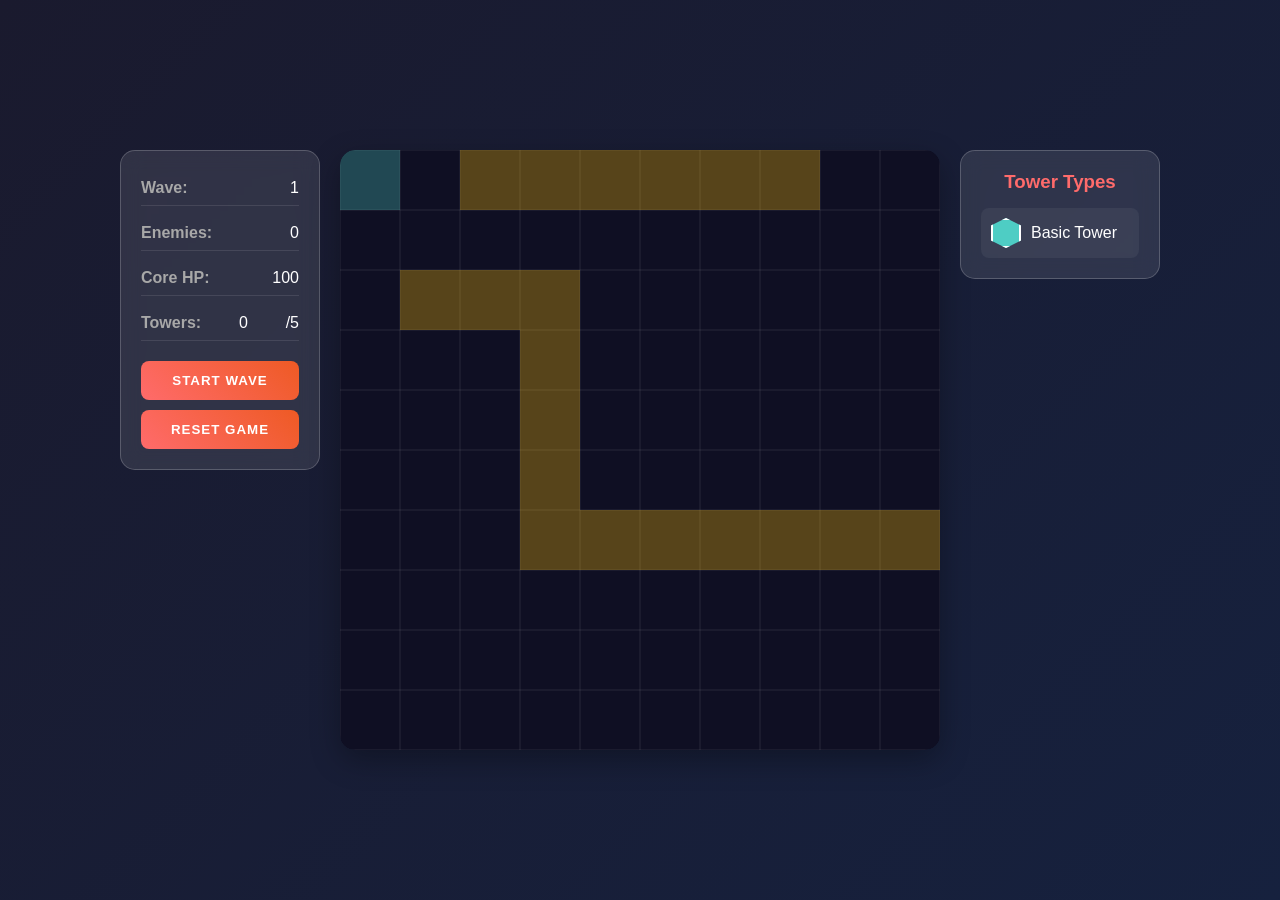
==== index.html @ c9c1409e "Create Abstract Warfare tower defense game with core gameplay mechanics Co-authored-by: dan94.almanz" ====
<!DOCTYPE html>
<html lang="en">
<head>
    <meta charset="UTF-8">
    <meta name="viewport" content="width=device-width, initial-scale=1.0">
    <title>Abstract Warfare - Tower Defense</title>
    <link rel="stylesheet" href="styles.css">
</head>
<body>
    <div class="game-container">
        <div class="ui-panel">
            <div class="game-info">
                <div class="info-item">
                    <span class="label">Wave:</span>
                    <span id="wave-number">1</span>
                </div>
                <div class="info-item">
                    <span class="label">Enemies:</span>
                    <span id="enemies-remaining">0</span>
                </div>
                <div class="info-item">
                    <span class="label">Core HP:</span>
                    <span id="core-hp">100</span>
                </div>
                <div class="info-item">
                    <span class="label">Towers:</span>
                    <span id="towers-placed">0</span>/5
                </div>
            </div>
            <div class="controls">
                <button id="start-wave" class="btn">Start Wave</button>
                <button id="reset-game" class="btn">Reset Game</button>
            </div>
        </div>
        
        <div class="game-area">
            <canvas id="gameCanvas" width="600" height="600"></canvas>
            <div class="game-overlay" id="game-overlay">
                <div class="overlay-content">
                    <h2 id="overlay-title">Place Your Towers</h2>
                    <p id="overlay-message">Click on non-path tiles to place towers before starting the wave.</p>
                </div>
            </div>
        </div>
        
        <div class="tower-info">
            <h3>Tower Types</h3>
            <div class="tower-types">
                <div class="tower-type">
                    <div class="tower-preview hexagon"></div>
                    <span>Basic Tower</span>
                </div>
            </div>
        </div>
    </div>
    
    <script src="js/Game.js"></script>
    <script src="js/Enemy.js"></script>
    <script src="js/Tower.js"></script>
    <script src="js/Projectile.js"></script>
    <script src="js/main.js"></script>
</body>
</html>
---- styles.css ----
* {
    margin: 0;
    padding: 0;
    box-sizing: border-box;
}

body {
    font-family: 'Arial', sans-serif;
    background: linear-gradient(135deg, #1a1a2e, #16213e);
    color: #ffffff;
    min-height: 100vh;
    display: flex;
    justify-content: center;
    align-items: center;
}

.game-container {
    display: flex;
    gap: 20px;
    align-items: flex-start;
    padding: 20px;
    max-width: 1200px;
}

.ui-panel {
    background: rgba(255, 255, 255, 0.1);
    backdrop-filter: blur(10px);
    border-radius: 15px;
    padding: 20px;
    min-width: 200px;
    border: 1px solid rgba(255, 255, 255, 0.2);
}

.game-info {
    margin-bottom: 20px;
}

.info-item {
    display: flex;
    justify-content: space-between;
    margin-bottom: 10px;
    padding: 8px 0;
    border-bottom: 1px solid rgba(255, 255, 255, 0.1);
}

.label {
    font-weight: bold;
    color: #a8a8a8;
}

.controls {
    display: flex;
    flex-direction: column;
    gap: 10px;
}

.btn {
    background: linear-gradient(45deg, #ff6b6b, #ee5a24);
    border: none;
    color: white;
    padding: 12px 20px;
    border-radius: 8px;
    cursor: pointer;
    font-weight: bold;
    transition: all 0.3s ease;
    text-transform: uppercase;
    letter-spacing: 1px;
}

.btn:hover {
    transform: translateY(-2px);
    box-shadow: 0 5px 15px rgba(255, 107, 107, 0.4);
}

.btn:active {
    transform: translateY(0);
}

.game-area {
    position: relative;
    border-radius: 15px;
    overflow: hidden;
    box-shadow: 0 10px 30px rgba(0, 0, 0, 0.3);
}

#gameCanvas {
    display: block;
    background: #0f0f23;
    border-radius: 15px;
}

.game-overlay {
    position: absolute;
    top: 0;
    left: 0;
    right: 0;
    bottom: 0;
    background: rgba(0, 0, 0, 0.8);
    display: flex;
    justify-content: center;
    align-items: center;
    border-radius: 15px;
    opacity: 0;
    pointer-events: none;
    transition: opacity 0.3s ease;
}

.game-overlay.active {
    opacity: 1;
    pointer-events: all;
}

.overlay-content {
    text-align: center;
    padding: 30px;
    background: rgba(255, 255, 255, 0.1);
    border-radius: 15px;
    backdrop-filter: blur(10px);
}

.overlay-content h2 {
    margin-bottom: 10px;
    color: #ff6b6b;
}

.tower-info {
    background: rgba(255, 255, 255, 0.1);
    backdrop-filter: blur(10px);
    border-radius: 15px;
    padding: 20px;
    min-width: 200px;
    border: 1px solid rgba(255, 255, 255, 0.2);
}

.tower-info h3 {
    margin-bottom: 15px;
    color: #ff6b6b;
    text-align: center;
}

.tower-types {
    display: flex;
    flex-direction: column;
    gap: 15px;
}

.tower-type {
    display: flex;
    align-items: center;
    gap: 10px;
    padding: 10px;
    background: rgba(255, 255, 255, 0.05);
    border-radius: 8px;
    transition: all 0.3s ease;
}

.tower-type:hover {
    background: rgba(255, 255, 255, 0.1);
    transform: translateX(5px);
}

.tower-preview {
    width: 30px;
    height: 30px;
    background: #4ecdc4;
    border: 2px solid #ffffff;
    position: relative;
}

.hexagon {
    clip-path: polygon(50% 0%, 100% 25%, 100% 75%, 50% 100%, 0% 75%, 0% 25%);
}

/* Animation classes */
@keyframes pulse {
    0%, 100% { transform: scale(1); }
    50% { transform: scale(1.05); }
}

@keyframes fadeIn {
    from { opacity: 0; transform: translateY(20px); }
    to { opacity: 1; transform: translateY(0); }
}

@keyframes fadeOut {
    from { opacity: 1; transform: scale(1); }
    to { opacity: 0; transform: scale(0.8); }
}

.pulse {
    animation: pulse 2s infinite;
}

.fade-in {
    animation: fadeIn 0.5s ease-out;
}

.fade-out {
    animation: fadeOut 0.3s ease-out;
}

/* Responsive design */
@media (max-width: 1200px) {
    .game-container {
        flex-direction: column;
        align-items: center;
    }
    
    .ui-panel, .tower-info {
        min-width: 300px;
    }
}

@media (max-width: 768px) {
    .game-container {
        padding: 10px;
    }
    
    #gameCanvas {
        width: 400px;
        height: 400px;
    }
    
    .ui-panel, .tower-info {
        min-width: 400px;
    }
}
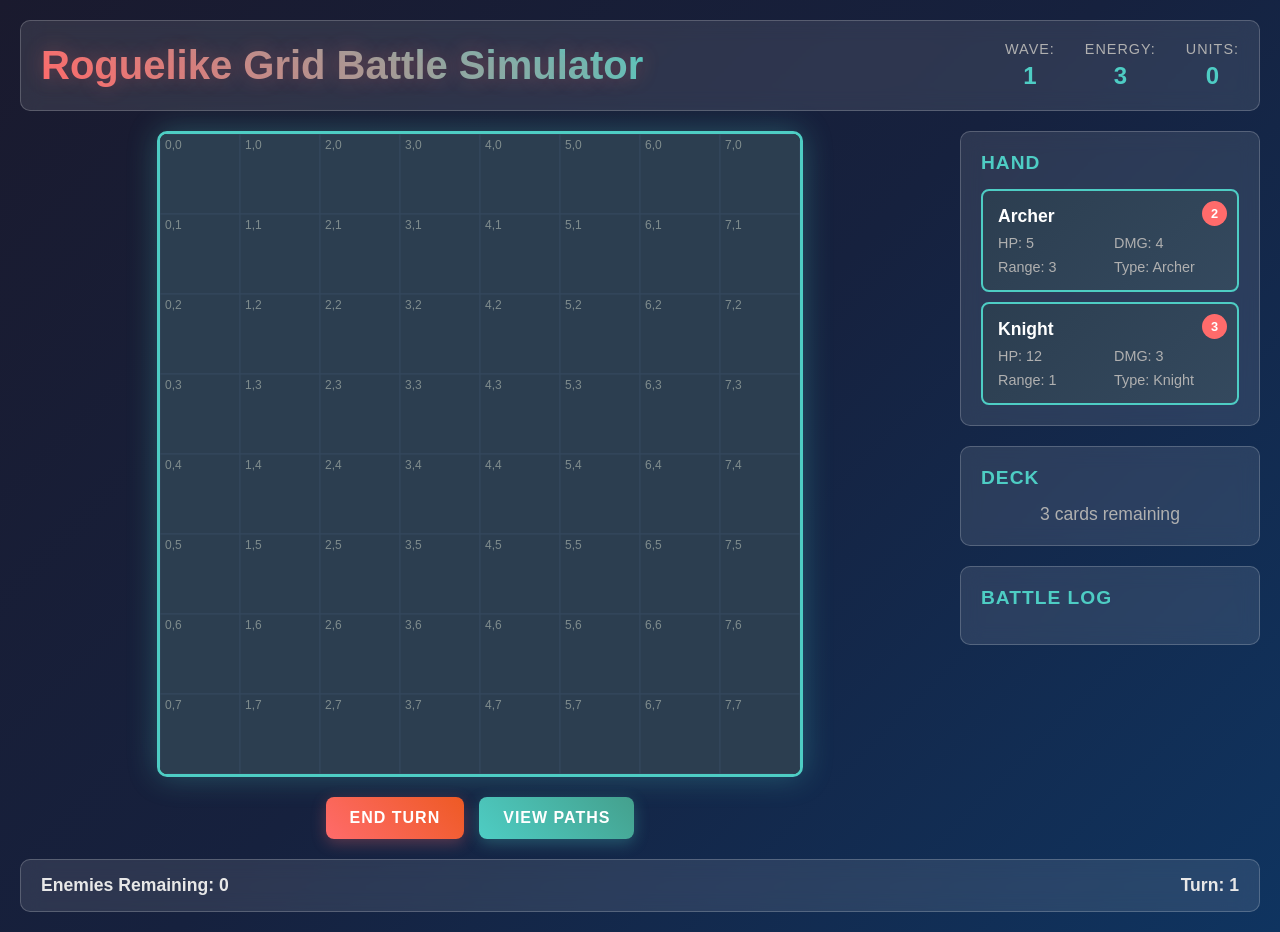
==== commit 92137947: "Create roguelike grid battle simulator with game mechanics and UI Co-authored-by: dan94.almanza <dan" ====
--- a/index.html
+++ b/index.html
@@ -3,61 +3,93 @@
 <head>
     <meta charset="UTF-8">
     <meta name="viewport" content="width=device-width, initial-scale=1.0">
-    <title>Abstract Warfare - Tower Defense</title>
+    <title>Roguelike Grid Battle Simulator</title>
     <link rel="stylesheet" href="styles.css">
 </head>
 <body>
     <div class="game-container">
-        <div class="ui-panel">
-            <div class="game-info">
-                <div class="info-item">
-                    <span class="label">Wave:</span>
+        <header class="game-header">
+            <h1>Roguelike Grid Battle Simulator</h1>
+            <div class="game-stats">
+                <div class="stat">
+                    <span class="stat-label">Wave:</span>
                     <span id="wave-number">1</span>
                 </div>
-                <div class="info-item">
-                    <span class="label">Enemies:</span>
-                    <span id="enemies-remaining">0</span>
+                <div class="stat">
+                    <span class="stat-label">Energy:</span>
+                    <span id="energy">3</span>
                 </div>
-                <div class="info-item">
-                    <span class="label">Core HP:</span>
-                    <span id="core-hp">100</span>
-                </div>
-                <div class="info-item">
-                    <span class="label">Towers:</span>
-                    <span id="towers-placed">0</span>/5
+                <div class="stat">
+                    <span class="stat-label">Units:</span>
+                    <span id="unit-count">0</span>
                 </div>
             </div>
-            <div class="controls">
-                <button id="start-wave" class="btn">Start Wave</button>
-                <button id="reset-game" class="btn">Reset Game</button>
+        </header>
+
+        <div class="game-main">
+            <div class="battlefield-section">
+                <canvas id="battlefield" width="640" height="640"></canvas>
+                <div class="battlefield-controls">
+                    <button id="end-turn-btn" class="btn btn-primary">End Turn</button>
+                    <button id="view-paths-btn" class="btn btn-secondary">View Paths</button>
+                </div>
             </div>
-        </div>
-        
-        <div class="game-area">
-            <canvas id="gameCanvas" width="600" height="600"></canvas>
-            <div class="game-overlay" id="game-overlay">
-                <div class="overlay-content">
-                    <h2 id="overlay-title">Place Your Towers</h2>
-                    <p id="overlay-message">Click on non-path tiles to place towers before starting the wave.</p>
+
+            <div class="sidebar">
+                <div class="hand-section">
+                    <h3>Hand</h3>
+                    <div id="hand" class="hand-container"></div>
+                </div>
+
+                <div class="deck-section">
+                    <h3>Deck</h3>
+                    <div id="deck-info" class="deck-info">
+                        <span id="deck-count">0</span> cards remaining
+                    </div>
+                </div>
+
+                <div class="log-section">
+                    <h3>Battle Log</h3>
+                    <div id="battle-log" class="battle-log"></div>
                 </div>
             </div>
         </div>
-        
-        <div class="tower-info">
-            <h3>Tower Types</h3>
-            <div class="tower-types">
-                <div class="tower-type">
-                    <div class="tower-preview hexagon"></div>
-                    <span>Basic Tower</span>
-                </div>
+
+        <div class="game-footer">
+            <div class="wave-info">
+                <span>Enemies Remaining: </span>
+                <span id="enemies-remaining">0</span>
+            </div>
+            <div class="turn-info">
+                <span>Turn: </span>
+                <span id="turn-number">1</span>
             </div>
         </div>
     </div>
-    
-    <script src="js/Game.js"></script>
-    <script src="js/Enemy.js"></script>
-    <script src="js/Tower.js"></script>
-    <script src="js/Projectile.js"></script>
+
+    <!-- Modal for card selection after wave -->
+    <div id="card-selection-modal" class="modal hidden">
+        <div class="modal-content">
+            <h2>Choose a Card</h2>
+            <p>Select one card to add to your deck:</p>
+            <div id="card-options" class="card-options"></div>
+        </div>
+    </div>
+
+    <!-- Modal for game over -->
+    <div id="game-over-modal" class="modal hidden">
+        <div class="modal-content">
+            <h2 id="game-over-title">Game Over</h2>
+            <p id="game-over-message"></p>
+            <button id="restart-btn" class="btn btn-primary">Play Again</button>
+        </div>
+    </div>
+
+    <script src="js/game.js"></script>
+    <script src="js/cards.js"></script>
+    <script src="js/units.js"></script>
+    <script src="js/battlefield.js"></script>
+    <script src="js/ai.js"></script>
     <script src="js/main.js"></script>
 </body>
 </html>
--- a/styles.css
+++ b/styles.css
@@ -5,176 +5,391 @@
 }
 
 body {
-    font-family: 'Arial', sans-serif;
-    background: linear-gradient(135deg, #1a1a2e, #16213e);
-    color: #ffffff;
+    font-family: 'Segoe UI', Tahoma, Geneva, Verdana, sans-serif;
+    background: linear-gradient(135deg, #1a1a2e 0%, #16213e 50%, #0f3460 100%);
+    color: #e8e8e8;
     min-height: 100vh;
-    display: flex;
-    justify-content: center;
-    align-items: center;
+    overflow-x: hidden;
 }
 
 .game-container {
+    max-width: 1400px;
+    margin: 0 auto;
+    padding: 20px;
+    display: flex;
+    flex-direction: column;
+    min-height: 100vh;
+}
+
+.game-header {
+    display: flex;
+    justify-content: space-between;
+    align-items: center;
+    margin-bottom: 20px;
+    padding: 20px;
+    background: rgba(255, 255, 255, 0.1);
+    border-radius: 10px;
+    backdrop-filter: blur(10px);
+    border: 1px solid rgba(255, 255, 255, 0.2);
+}
+
+.game-header h1 {
+    font-size: 2.5rem;
+    background: linear-gradient(45deg, #ff6b6b, #4ecdc4);
+    -webkit-background-clip: text;
+    -webkit-text-fill-color: transparent;
+    background-clip: text;
+    text-shadow: 0 0 20px rgba(255, 107, 107, 0.3);
+}
+
+.game-stats {
+    display: flex;
+    gap: 30px;
+}
+
+.stat {
+    display: flex;
+    flex-direction: column;
+    align-items: center;
+    gap: 5px;
+}
+
+.stat-label {
+    font-size: 0.9rem;
+    color: #b0b0b0;
+    text-transform: uppercase;
+    letter-spacing: 1px;
+}
+
+.stat span:last-child {
+    font-size: 1.5rem;
+    font-weight: bold;
+    color: #4ecdc4;
+}
+
+.game-main {
     display: flex;
     gap: 20px;
-    align-items: flex-start;
-    padding: 20px;
-    max-width: 1200px;
-}
-
-.ui-panel {
-    background: rgba(255, 255, 255, 0.1);
-    backdrop-filter: blur(10px);
-    border-radius: 15px;
-    padding: 20px;
-    min-width: 200px;
-    border: 1px solid rgba(255, 255, 255, 0.2);
-}
-
-.game-info {
-    margin-bottom: 20px;
-}
-
-.info-item {
-    display: flex;
-    justify-content: space-between;
-    margin-bottom: 10px;
-    padding: 8px 0;
-    border-bottom: 1px solid rgba(255, 255, 255, 0.1);
-}
-
-.label {
-    font-weight: bold;
-    color: #a8a8a8;
-}
-
-.controls {
+    flex: 1;
+}
+
+.battlefield-section {
+    flex: 1;
     display: flex;
     flex-direction: column;
-    gap: 10px;
+    align-items: center;
+    gap: 20px;
+}
+
+#battlefield {
+    border: 3px solid #4ecdc4;
+    border-radius: 10px;
+    background: #0a0a0a;
+    box-shadow: 0 0 30px rgba(78, 205, 196, 0.3);
+    cursor: crosshair;
+}
+
+.battlefield-controls {
+    display: flex;
+    gap: 15px;
 }
 
 .btn {
-    background: linear-gradient(45deg, #ff6b6b, #ee5a24);
+    padding: 12px 24px;
     border: none;
-    color: white;
-    padding: 12px 20px;
     border-radius: 8px;
+    font-size: 1rem;
+    font-weight: 600;
     cursor: pointer;
-    font-weight: bold;
     transition: all 0.3s ease;
     text-transform: uppercase;
     letter-spacing: 1px;
 }
 
-.btn:hover {
+.btn-primary {
+    background: linear-gradient(45deg, #ff6b6b, #ee5a24);
+    color: white;
+    box-shadow: 0 4px 15px rgba(255, 107, 107, 0.3);
+}
+
+.btn-primary:hover {
     transform: translateY(-2px);
-    box-shadow: 0 5px 15px rgba(255, 107, 107, 0.4);
-}
-
-.btn:active {
-    transform: translateY(0);
-}
-
-.game-area {
+    box-shadow: 0 6px 20px rgba(255, 107, 107, 0.4);
+}
+
+.btn-secondary {
+    background: linear-gradient(45deg, #4ecdc4, #44a08d);
+    color: white;
+    box-shadow: 0 4px 15px rgba(78, 205, 196, 0.3);
+}
+
+.btn-secondary:hover {
+    transform: translateY(-2px);
+    box-shadow: 0 6px 20px rgba(78, 205, 196, 0.4);
+}
+
+.sidebar {
+    width: 300px;
+    display: flex;
+    flex-direction: column;
+    gap: 20px;
+}
+
+.hand-section, .deck-section, .log-section {
+    background: rgba(255, 255, 255, 0.1);
+    border-radius: 10px;
+    padding: 20px;
+    backdrop-filter: blur(10px);
+    border: 1px solid rgba(255, 255, 255, 0.2);
+}
+
+.hand-section h3, .deck-section h3, .log-section h3 {
+    margin-bottom: 15px;
+    color: #4ecdc4;
+    font-size: 1.2rem;
+    text-transform: uppercase;
+    letter-spacing: 1px;
+}
+
+.hand-container {
+    display: flex;
+    flex-direction: column;
+    gap: 10px;
+    max-height: 300px;
+    overflow-y: auto;
+}
+
+.card {
+    background: linear-gradient(135deg, #2c3e50, #34495e);
+    border: 2px solid #4ecdc4;
+    border-radius: 8px;
+    padding: 15px;
+    cursor: pointer;
+    transition: all 0.3s ease;
     position: relative;
-    border-radius: 15px;
     overflow: hidden;
-    box-shadow: 0 10px 30px rgba(0, 0, 0, 0.3);
-}
-
-#gameCanvas {
-    display: block;
-    background: #0f0f23;
-    border-radius: 15px;
-}
-
-.game-overlay {
+}
+
+.card::before {
+    content: '';
     position: absolute;
     top: 0;
+    left: -100%;
+    width: 100%;
+    height: 100%;
+    background: linear-gradient(90deg, transparent, rgba(255, 255, 255, 0.1), transparent);
+    transition: left 0.5s;
+}
+
+.card:hover::before {
+    left: 100%;
+}
+
+.card:hover {
+    transform: translateY(-3px);
+    box-shadow: 0 8px 25px rgba(78, 205, 196, 0.4);
+    border-color: #ff6b6b;
+}
+
+.card.selected {
+    border-color: #ff6b6b;
+    background: linear-gradient(135deg, #e74c3c, #c0392b);
+    box-shadow: 0 0 20px rgba(255, 107, 107, 0.5);
+}
+
+.card-name {
+    font-weight: bold;
+    font-size: 1.1rem;
+    margin-bottom: 8px;
+    color: #fff;
+}
+
+.card-stats {
+    display: grid;
+    grid-template-columns: 1fr 1fr;
+    gap: 8px;
+    font-size: 0.9rem;
+    color: #b0b0b0;
+}
+
+.card-cost {
+    position: absolute;
+    top: 10px;
+    right: 10px;
+    background: #ff6b6b;
+    color: white;
+    width: 25px;
+    height: 25px;
+    border-radius: 50%;
+    display: flex;
+    align-items: center;
+    justify-content: center;
+    font-weight: bold;
+    font-size: 0.8rem;
+}
+
+.deck-info {
+    text-align: center;
+    font-size: 1.1rem;
+    color: #b0b0b0;
+}
+
+.battle-log {
+    max-height: 200px;
+    overflow-y: auto;
+    font-size: 0.9rem;
+    line-height: 1.4;
+}
+
+.log-entry {
+    padding: 5px 0;
+    border-bottom: 1px solid rgba(255, 255, 255, 0.1);
+}
+
+.log-entry:last-child {
+    border-bottom: none;
+}
+
+.game-footer {
+    display: flex;
+    justify-content: space-between;
+    align-items: center;
+    margin-top: 20px;
+    padding: 15px 20px;
+    background: rgba(255, 255, 255, 0.1);
+    border-radius: 10px;
+    backdrop-filter: blur(10px);
+    border: 1px solid rgba(255, 255, 255, 0.2);
+}
+
+.wave-info, .turn-info {
+    font-size: 1.1rem;
+    font-weight: 600;
+}
+
+.modal {
+    position: fixed;
+    top: 0;
     left: 0;
-    right: 0;
-    bottom: 0;
+    width: 100%;
+    height: 100%;
     background: rgba(0, 0, 0, 0.8);
     display: flex;
+    align-items: center;
     justify-content: center;
-    align-items: center;
+    z-index: 1000;
+    backdrop-filter: blur(5px);
+}
+
+.modal.hidden {
+    display: none;
+}
+
+.modal-content {
+    background: linear-gradient(135deg, #2c3e50, #34495e);
+    border: 2px solid #4ecdc4;
     border-radius: 15px;
-    opacity: 0;
-    pointer-events: none;
-    transition: opacity 0.3s ease;
-}
-
-.game-overlay.active {
-    opacity: 1;
-    pointer-events: all;
-}
-
-.overlay-content {
+    padding: 30px;
+    max-width: 500px;
+    width: 90%;
     text-align: center;
-    padding: 30px;
+    box-shadow: 0 20px 60px rgba(0, 0, 0, 0.5);
+}
+
+.modal-content h2 {
+    margin-bottom: 20px;
+    color: #4ecdc4;
+    font-size: 2rem;
+}
+
+.modal-content p {
+    margin-bottom: 25px;
+    color: #b0b0b0;
+    font-size: 1.1rem;
+}
+
+.card-options {
+    display: grid;
+    grid-template-columns: repeat(auto-fit, minmax(200px, 1fr));
+    gap: 15px;
+    margin-top: 20px;
+}
+
+/* Responsive Design */
+@media (max-width: 1200px) {
+    .game-main {
+        flex-direction: column;
+    }
+    
+    .sidebar {
+        width: 100%;
+        flex-direction: row;
+        justify-content: space-between;
+    }
+    
+    .hand-section, .deck-section, .log-section {
+        flex: 1;
+    }
+}
+
+@media (max-width: 768px) {
+    .game-header {
+        flex-direction: column;
+        gap: 20px;
+        text-align: center;
+    }
+    
+    .game-header h1 {
+        font-size: 2rem;
+    }
+    
+    .game-stats {
+        gap: 20px;
+    }
+    
+    .sidebar {
+        flex-direction: column;
+    }
+    
+    #battlefield {
+        width: 100%;
+        max-width: 400px;
+        height: auto;
+    }
+    
+    .battlefield-controls {
+        flex-direction: column;
+        width: 100%;
+        max-width: 400px;
+    }
+    
+    .btn {
+        width: 100%;
+    }
+}
+
+/* Scrollbar Styling */
+::-webkit-scrollbar {
+    width: 8px;
+}
+
+::-webkit-scrollbar-track {
     background: rgba(255, 255, 255, 0.1);
-    border-radius: 15px;
-    backdrop-filter: blur(10px);
-}
-
-.overlay-content h2 {
-    margin-bottom: 10px;
-    color: #ff6b6b;
-}
-
-.tower-info {
-    background: rgba(255, 255, 255, 0.1);
-    backdrop-filter: blur(10px);
-    border-radius: 15px;
-    padding: 20px;
-    min-width: 200px;
-    border: 1px solid rgba(255, 255, 255, 0.2);
-}
-
-.tower-info h3 {
-    margin-bottom: 15px;
-    color: #ff6b6b;
-    text-align: center;
-}
-
-.tower-types {
-    display: flex;
-    flex-direction: column;
-    gap: 15px;
-}
-
-.tower-type {
-    display: flex;
-    align-items: center;
-    gap: 10px;
-    padding: 10px;
-    background: rgba(255, 255, 255, 0.05);
-    border-radius: 8px;
-    transition: all 0.3s ease;
-}
-
-.tower-type:hover {
-    background: rgba(255, 255, 255, 0.1);
-    transform: translateX(5px);
-}
-
-.tower-preview {
-    width: 30px;
-    height: 30px;
+    border-radius: 4px;
+}
+
+::-webkit-scrollbar-thumb {
     background: #4ecdc4;
-    border: 2px solid #ffffff;
-    position: relative;
-}
-
-.hexagon {
-    clip-path: polygon(50% 0%, 100% 25%, 100% 75%, 50% 100%, 0% 75%, 0% 25%);
-}
-
-/* Animation classes */
-@keyframes pulse {
-    0%, 100% { transform: scale(1); }
-    50% { transform: scale(1.05); }
+    border-radius: 4px;
+}
+
+::-webkit-scrollbar-thumb:hover {
+    background: #44a08d;
+}
+
+/* Animation Classes */
+.fade-in {
+    animation: fadeIn 0.5s ease-in;
 }
 
 @keyframes fadeIn {
@@ -182,46 +397,12 @@
     to { opacity: 1; transform: translateY(0); }
 }
 
-@keyframes fadeOut {
-    from { opacity: 1; transform: scale(1); }
-    to { opacity: 0; transform: scale(0.8); }
-}
-
 .pulse {
     animation: pulse 2s infinite;
 }
 
-.fade-in {
-    animation: fadeIn 0.5s ease-out;
-}
-
-.fade-out {
-    animation: fadeOut 0.3s ease-out;
-}
-
-/* Responsive design */
-@media (max-width: 1200px) {
-    .game-container {
-        flex-direction: column;
-        align-items: center;
-    }
-    
-    .ui-panel, .tower-info {
-        min-width: 300px;
-    }
-}
-
-@media (max-width: 768px) {
-    .game-container {
-        padding: 10px;
-    }
-    
-    #gameCanvas {
-        width: 400px;
-        height: 400px;
-    }
-    
-    .ui-panel, .tower-info {
-        min-width: 400px;
-    }
+@keyframes pulse {
+    0% { transform: scale(1); }
+    50% { transform: scale(1.05); }
+    100% { transform: scale(1); }
 }
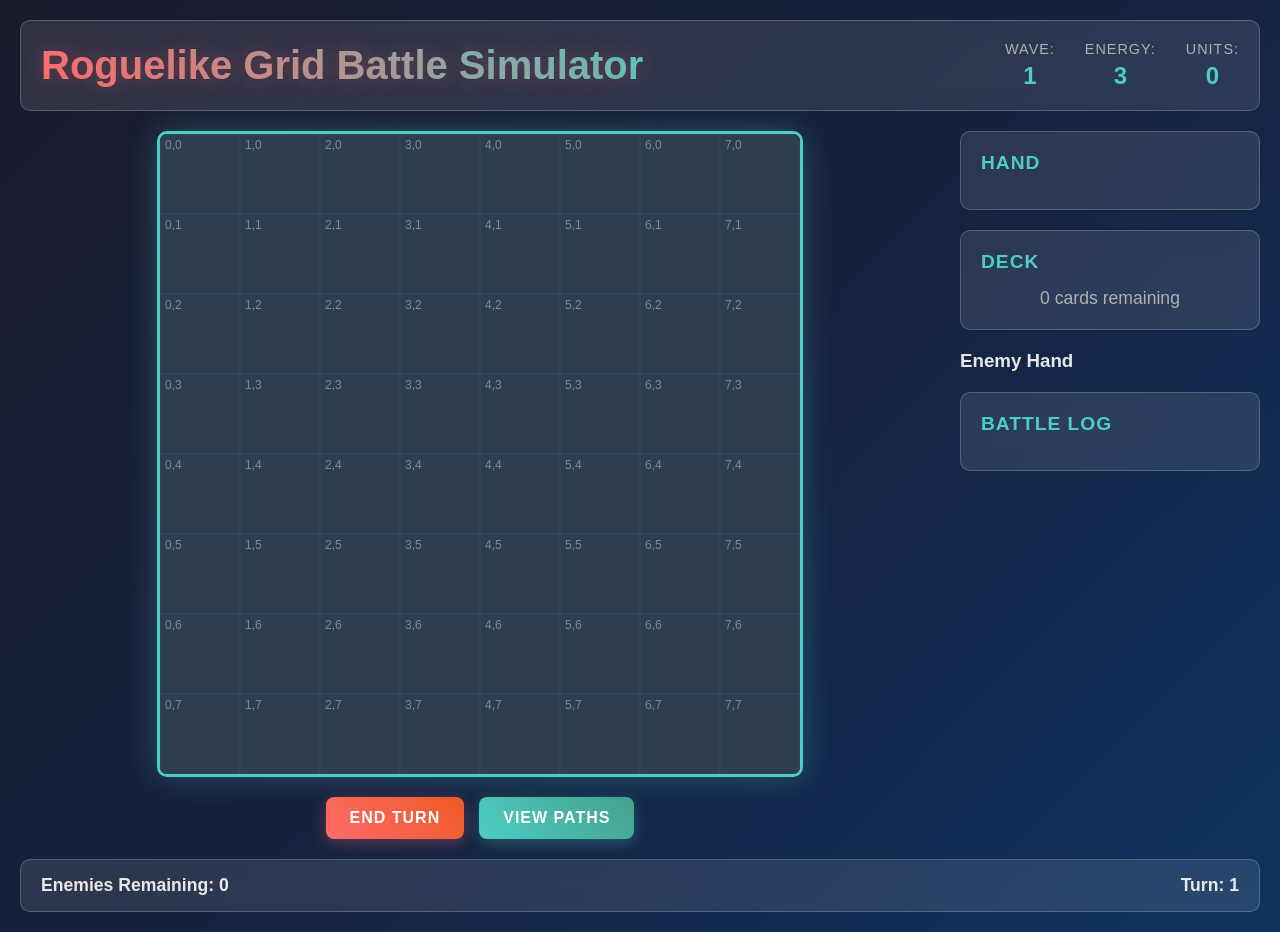
==== commit 332a2195: "Implement enemy hand, AI deployment, and smooth unit animations Co-authored-by: dan94.almanza <dan94" ====
--- a/index.html
+++ b/index.html
@@ -48,6 +48,11 @@
                     </div>
                 </div>
 
+                <div class="enemy-hand-section">
+                    <h3>Enemy Hand</h3>
+                    <div id="enemy-hand" class="hand-container"></div>
+                </div>
+
                 <div class="log-section">
                     <h3>Battle Log</h3>
                     <div id="battle-log" class="battle-log"></div>
